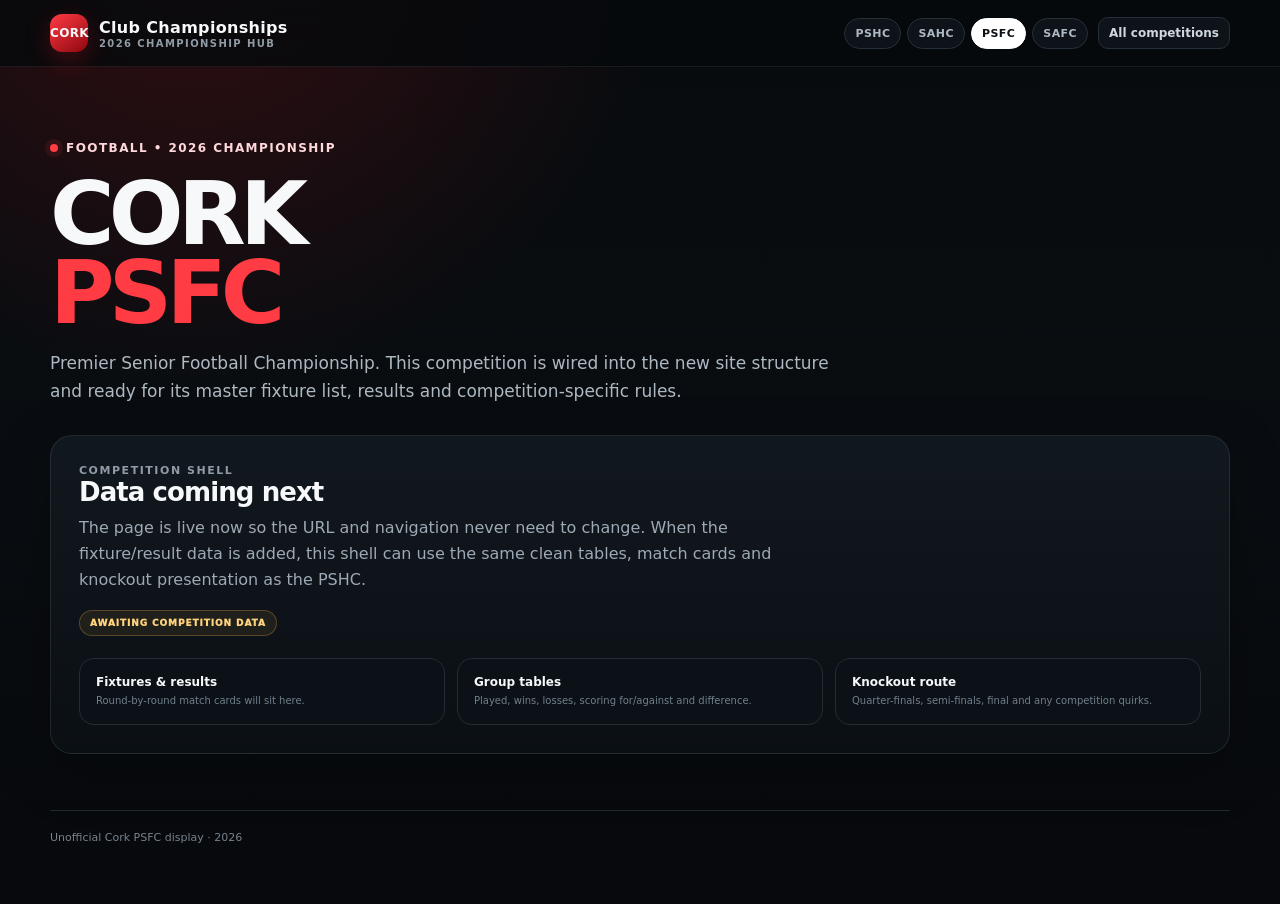
==== psfc.html @ b7318e48 "Add files via upload" ====
<!doctype html>
<html lang="en"><head><meta charset="utf-8"><meta name="viewport" content="width=device-width,initial-scale=1"><title>Cork PSFC 2026</title><meta name="description" content="Cork Premier Senior Football Championship 2026 championship tracker."><link rel="stylesheet" href="assets/css/site.css"></head>
<body><header class="topbar"><div class="wrap topbar-inner">
      <a href="index.html" class="brand" style="text-decoration:none"><div class="mark">CORK</div><div>Club Championships<small>2026 Championship Hub</small></div></a>
      <div class="topbar-actions"><div class="comp-switch"><a href="pshc.html" class="">PSHC</a><a href="sahc.html" class="">SAHC</a><a href="psfc.html" class="active">PSFC</a><a href="safc.html" class="">SAFC</a></div><a class="home-link" href="index.html">All competitions</a></div>
    </div></header>
<main><div class="wrap placeholder-hero">
  <div class="eyebrow"><span class="dot"></span>Football • 2026 Championship</div>
  <h1>CORK<br><span style="color:var(--red2)">PSFC</span></h1>
  <p class="portal-intro">Premier Senior Football Championship. This competition is wired into the new site structure and ready for its master fixture list, results and competition-specific rules.</p>
  <article class="placeholder-panel"><div class="kicker">Competition shell</div><h2>Data coming next</h2><p>The page is live now so the URL and navigation never need to change. When the fixture/result data is added, this shell can use the same clean tables, match cards and knockout presentation as the PSHC.</p><span class="coming">Awaiting competition data</span>
    <div class="placeholder-grid"><div class="placeholder-box"><strong>Fixtures & results</strong><span>Round-by-round match cards will sit here.</span></div><div class="placeholder-box"><strong>Group tables</strong><span>Played, wins, losses, scoring for/against and difference.</span></div><div class="placeholder-box"><strong>Knockout route</strong><span>Quarter-finals, semi-finals, final and any competition quirks.</span></div></div>
  </article>
</div></main><footer class="site-footer"><div class="wrap footer-inner">Unofficial Cork PSFC display · 2026</div></footer></body></html>
---- assets/css/site.css ----
:root{
  --bg:#070a0d;--panel:#0e1318;--panel2:#121920;--line:#26303a;--muted:#8f9ba7;
  --text:#f6f8fa;--red:#d71920;--red2:#ff3b43;--white:#fff;--green:#39d98a;
  --amber:#ffbf47;--blue:#56a7ff;--shadow:0 18px 55px rgba(0,0,0,.28);
}
*{box-sizing:border-box}html{scroll-behavior:smooth}body{margin:0;background:
radial-gradient(circle at 15% -10%,rgba(215,25,32,.22),transparent 30rem),
linear-gradient(180deg,#080b0e 0%,#090d11 55%,#07090c 100%);color:var(--text);
font-family:Inter,ui-sans-serif,system-ui,-apple-system,BlinkMacSystemFont,"Segoe UI",sans-serif}
a{color:inherit}
.wrap{width:min(1180px,calc(100% - 28px));margin:auto}.topbar{position:sticky;top:0;z-index:30;background:rgba(7,10,13,.84);backdrop-filter:blur(18px);border-bottom:1px solid rgba(255,255,255,.07)}
.topbar-inner{height:66px;display:flex;align-items:center;justify-content:space-between;gap:20px}.brand{display:flex;align-items:center;gap:11px;font-weight:900;letter-spacing:.02em}.mark{width:38px;height:38px;border-radius:12px;background:linear-gradient(145deg,var(--red2),#8f0710);display:grid;place-items:center;font-size:12px;box-shadow:0 8px 24px rgba(215,25,32,.28)}
.brand small{display:block;color:var(--muted);font-weight:700;font-size:10px;letter-spacing:.14em;text-transform:uppercase;margin-top:1px}.nav{display:flex;gap:7px}.nav a{text-decoration:none;color:#cfd7df;font-size:13px;font-weight:750;padding:9px 12px;border-radius:10px}.nav a:hover{background:#151b21;color:white}
.hero{padding:64px 0 30px}.eyebrow{display:inline-flex;align-items:center;gap:8px;color:#ffd9da;font-size:12px;font-weight:850;letter-spacing:.12em;text-transform:uppercase}.dot{width:8px;height:8px;border-radius:50%;background:var(--red2);box-shadow:0 0 0 5px rgba(255,59,67,.1)}
h1{font-size:clamp(44px,8vw,88px);line-height:.9;margin:18px 0 14px;letter-spacing:-.065em}.hero p{max-width:760px;color:#aeb8c2;font-size:17px;line-height:1.6;margin:0}.hero-grid{display:grid;grid-template-columns:1.45fr .85fr;gap:18px;margin-top:34px}.feature,.mini-panel,.section-card{background:linear-gradient(180deg,rgba(18,25,32,.94),rgba(13,18,23,.94));border:1px solid rgba(255,255,255,.08);border-radius:22px;box-shadow:var(--shadow)}
.feature{padding:26px;position:relative;overflow:hidden}.feature:after{content:"";position:absolute;width:260px;height:260px;border-radius:50%;right:-90px;top:-120px;background:rgba(215,25,32,.17);filter:blur(2px)}.kicker{font-size:11px;font-weight:900;letter-spacing:.14em;color:var(--muted);text-transform:uppercase}.feature h2{font-size:30px;margin:8px 0 8px;letter-spacing:-.035em}.feature .date{font-weight:850;color:white}.chips{display:flex;flex-wrap:wrap;gap:8px;margin-top:18px}.chip{font-size:12px;font-weight:800;color:#d7dfe7;border:1px solid var(--line);background:#0a0f13;padding:8px 10px;border-radius:999px}.chip.red{border-color:rgba(255,59,67,.35);color:#ffc8ca;background:rgba(215,25,32,.09)}
.mini-panel{padding:23px}.mini-title{display:flex;align-items:center;justify-content:space-between;margin-bottom:16px}.mini-title strong{font-size:15px}.mini-title span{font-size:11px;color:var(--muted)}.seed-row{display:grid;grid-template-columns:28px 1fr auto;gap:10px;align-items:center;padding:10px 0;border-bottom:1px solid #202830}.seed-row:last-child{border:0}.rank{height:26px;border-radius:8px;background:#1a222a;display:grid;place-items:center;font-size:11px;font-weight:900}.seed-team{font-size:13px;font-weight:800}.seed-role{font-size:10px;color:var(--muted);text-transform:uppercase;letter-spacing:.08em}.bye{color:var(--green);font-size:11px;font-weight:900}
section{padding:34px 0}.section-head{display:flex;align-items:end;justify-content:space-between;gap:18px;margin-bottom:16px}.section-head h2{margin:0;font-size:27px;letter-spacing:-.035em}.section-head p{margin:6px 0 0;color:var(--muted);font-size:13px}.tabs{display:flex;gap:7px;overflow:auto;padding-bottom:2px}.tab{appearance:none;border:1px solid var(--line);background:#10161c;color:#bbc5cf;border-radius:999px;padding:9px 13px;font-size:12px;font-weight:850;cursor:pointer;white-space:nowrap}.tab.active{background:white;color:#0c1014;border-color:white}
.groups{display:grid;grid-template-columns:repeat(3,1fr);gap:14px}.group-card{overflow:hidden;border-radius:18px;background:#0e141a;border:1px solid rgba(255,255,255,.08)}.group-title{padding:15px 16px;background:linear-gradient(90deg,rgba(215,25,32,.18),transparent);display:flex;justify-content:space-between;align-items:center}.group-title strong{font-size:14px}.group-title span{font-size:10px;color:var(--muted);font-weight:800}.table-wrap{overflow-x:auto}table{width:100%;border-collapse:collapse;font-size:12px}th{color:#788692;font-size:9px;text-transform:uppercase;letter-spacing:.08em;text-align:right;font-weight:900;padding:10px 8px;border-bottom:1px solid #222c35}th:first-child,td:first-child{text-align:left}td{padding:12px 8px;border-bottom:1px solid #1c252d;text-align:right;font-variant-numeric:tabular-nums}.teamcell{font-weight:800;min-width:116px}.pos{display:inline-grid;place-items:center;width:22px;height:22px;border-radius:7px;background:#1c242c;font-size:10px;margin-right:7px}.pos.q{background:rgba(57,217,138,.13);color:#6ce5a8}.pos.r{background:rgba(255,59,67,.13);color:#ff8186}.diff.posv{color:#74e8ad;font-weight:800}.diff.negv{color:#ff8388;font-weight:800}.pts{font-weight:950;color:white}
.fixture-grid{display:grid;grid-template-columns:repeat(2,1fr);gap:12px}.fixture{background:#0e141a;border:1px solid rgba(255,255,255,.08);border-radius:17px;padding:16px;display:grid;grid-template-columns:76px 1fr auto;gap:15px;align-items:center;transition:.18s}.fixture:hover{transform:translateY(-2px);border-color:#394652}.fx-date{font-size:10px;color:var(--muted);font-weight:850;text-transform:uppercase;letter-spacing:.07em}.fx-date b{display:block;color:white;font-size:19px;letter-spacing:-.04em;margin-top:3px}.teams{min-width:0}.round{font-size:9px;color:var(--red2);font-weight:950;letter-spacing:.09em;text-transform:uppercase;margin-bottom:5px}.matchup{font-size:15px;font-weight:900;white-space:nowrap;overflow:hidden;text-overflow:ellipsis}.venue{font-size:11px;color:#8d99a5;margin-top:4px;white-space:nowrap;overflow:hidden;text-overflow:ellipsis}.score{font-size:17px;font-weight:950;letter-spacing:-.02em;text-align:right}.score small{display:block;color:var(--muted);font-size:9px;text-transform:uppercase;letter-spacing:.08em;margin-top:3px}.upcoming .score{color:#9ba8b4;font-size:12px}.tag-live{display:inline-flex;border:1px solid rgba(255,191,71,.28);background:rgba(255,191,71,.08);color:#ffd27c;font-size:9px;font-weight:900;padding:5px 7px;border-radius:999px;text-transform:uppercase;letter-spacing:.08em}
.knockout{display:grid;grid-template-columns:1fr 1fr 1fr;gap:14px;align-items:start}.round-col{background:#0d1318;border:1px solid rgba(255,255,255,.08);border-radius:19px;padding:14px}.round-col h3{margin:2px 4px 12px;font-size:13px}.slot{border:1px solid #27323b;background:#10171d;border-radius:14px;padding:13px;margin-top:9px}.slot-head{display:flex;justify-content:space-between;gap:10px;font-size:9px;color:var(--muted);font-weight:900;text-transform:uppercase;letter-spacing:.08em}.slot-team{font-size:13px;font-weight:850;margin-top:7px}.slot-team + .slot-team{margin-top:5px}.slot-note{font-size:10px;color:#7f8b96;margin-top:7px;line-height:1.4}.relegation{margin-top:14px;border-color:rgba(255,59,67,.24);background:linear-gradient(180deg,rgba(215,25,32,.08),#10171d)}
.rule-alert{margin-top:12px;border:1px solid rgba(255,191,71,.28);background:rgba(255,191,71,.07);border-radius:14px;padding:12px}.rule-alert.active{border-color:rgba(255,59,67,.45);background:rgba(215,25,32,.11)}.rule-kicker{font-size:9px;font-weight:950;letter-spacing:.1em;text-transform:uppercase;color:var(--amber)}.rule-alert.active .rule-kicker{color:#ff8f94}.rule-text{font-size:11px;line-height:1.5;color:#c4ced7;margin-top:5px}.scenario{margin-top:8px;padding-top:8px;border-top:1px solid rgba(255,255,255,.08);font-size:10px;line-height:1.45;color:#94a1ad}.scenario strong{color:#e7edf2}.rule-pill{display:inline-flex;align-items:center;border-radius:999px;padding:4px 7px;font-size:8px;font-weight:950;text-transform:uppercase;letter-spacing:.08em;background:rgba(255,191,71,.11);color:#ffd27c;margin-left:5px;vertical-align:1px}.rule-pill.active{background:rgba(255,59,67,.14);color:#ff9da1}.unresolved{color:var(--amber)}
.footer{padding:35px 0 70px;color:#7f8a95;font-size:11px;line-height:1.6}.footer-inner{border-top:1px solid #202830;padding-top:20px;display:flex;justify-content:space-between;gap:20px;flex-wrap:wrap}.footer a{color:#bdc7d1}.hide{display:none!important}
@media(max-width:900px){.hero-grid,.knockout{grid-template-columns:1fr}.groups{grid-template-columns:1fr}.fixture-grid{grid-template-columns:1fr}.nav{display:none}.hero{padding-top:42px}.feature h2{font-size:24px}.section-head{align-items:flex-start;flex-direction:column}.tabs{width:100%}}
@media(max-width:560px){.wrap{width:min(100% - 18px,1180px)}.topbar-inner{height:58px}.brand{font-size:14px}.mark{width:34px;height:34px}.hero{padding-top:33px}.hero p{font-size:14px}h1{font-size:52px}.feature,.mini-panel{border-radius:18px;padding:19px}.fixture{grid-template-columns:62px 1fr auto;gap:10px;padding:13px}.matchup{font-size:13px}.score{font-size:14px}.group-card{border-radius:15px}section{padding:26px 0}}


/* Multi-competition shell */
.home-link{display:inline-flex;align-items:center;gap:7px;text-decoration:none;color:#cfd7df;font-size:12px;font-weight:850;padding:8px 10px;border-radius:10px;border:1px solid var(--line);background:#0d1318}.home-link:hover{background:#151b21;color:#fff}
.comp-switch{display:flex;gap:6px;overflow:auto;scrollbar-width:none}.comp-switch::-webkit-scrollbar{display:none}.comp-switch a{text-decoration:none;font-size:11px;font-weight:900;letter-spacing:.04em;padding:8px 10px;border-radius:999px;border:1px solid var(--line);color:#aeb8c2;white-space:nowrap;background:#0d1318}.comp-switch a.active{background:#fff;color:#0c1014;border-color:#fff}.comp-switch a:hover{border-color:#46535f;color:#fff}.comp-switch a.active:hover{color:#0c1014}
.topbar-actions{display:flex;align-items:center;gap:10px;min-width:0}
.portal-hero{padding:72px 0 36px}.portal-hero h1{max-width:900px}.portal-intro{max-width:780px;color:#aeb8c2;font-size:17px;line-height:1.65}
.competition-grid{display:grid;grid-template-columns:repeat(2,1fr);gap:16px;margin-top:32px}.competition-card{position:relative;overflow:hidden;display:block;text-decoration:none;background:linear-gradient(180deg,rgba(18,25,32,.96),rgba(11,16,21,.96));border:1px solid rgba(255,255,255,.09);border-radius:22px;padding:24px;min-height:220px;box-shadow:var(--shadow);transition:.2s}.competition-card:hover{transform:translateY(-3px);border-color:#3a4650}.competition-card:after{content:"";position:absolute;width:210px;height:210px;border-radius:50%;right:-80px;bottom:-110px;background:rgba(215,25,32,.14)}.competition-card.football:after{background:rgba(86,167,255,.12)}.competition-abbr{font-size:43px;line-height:1;font-weight:950;letter-spacing:-.055em;margin-top:34px}.competition-name{font-size:14px;font-weight:850;margin-top:8px;color:#d9e0e6}.competition-meta{font-size:11px;color:var(--muted);margin-top:7px}.status-badge{position:absolute;top:20px;right:20px;border-radius:999px;padding:6px 9px;font-size:9px;font-weight:950;letter-spacing:.09em;text-transform:uppercase;border:1px solid var(--line);color:#93a0ab;background:#0c1116}.status-badge.live{color:#74e8ad;border-color:rgba(57,217,138,.3);background:rgba(57,217,138,.08)}
.portal-note{margin-top:18px;padding:16px 18px;border:1px solid rgba(255,255,255,.08);background:#0d1318;border-radius:16px;color:#8f9ba7;font-size:12px;line-height:1.55}
.placeholder-hero{padding:70px 0 24px}.placeholder-panel{margin-top:30px;background:linear-gradient(180deg,rgba(18,25,32,.95),rgba(11,16,21,.95));border:1px solid rgba(255,255,255,.09);border-radius:22px;padding:28px;box-shadow:var(--shadow)}.placeholder-panel h2{margin:0 0 8px;font-size:26px;letter-spacing:-.035em}.placeholder-panel p{margin:0;color:#9da9b4;line-height:1.6;max-width:720px}.placeholder-grid{display:grid;grid-template-columns:repeat(3,1fr);gap:12px;margin-top:22px}.placeholder-box{border:1px solid #222d36;background:#0b1116;border-radius:15px;padding:16px}.placeholder-box strong{display:block;font-size:12px}.placeholder-box span{display:block;margin-top:5px;color:#71808c;font-size:10px;line-height:1.4}.coming{display:inline-flex;margin-top:18px;border-radius:999px;padding:7px 10px;font-size:9px;font-weight:950;text-transform:uppercase;letter-spacing:.1em;color:#ffd27c;background:rgba(255,191,71,.08);border:1px solid rgba(255,191,71,.25)}
.site-footer{padding:32px 0 60px;color:#77838e;font-size:11px}.site-footer .footer-inner{border-top:1px solid #202830;padding-top:20px}
@media(max-width:900px){.competition-grid{grid-template-columns:1fr}.placeholder-grid{grid-template-columns:1fr}.comp-switch{max-width:58vw}.topbar-actions .home-link{display:none}}
@media(max-width:560px){.portal-hero,.placeholder-hero{padding-top:38px}.competition-card{min-height:185px;padding:19px}.competition-abbr{font-size:38px}.comp-switch{max-width:70vw}.topbar-inner{gap:8px}.brand>div:last-child{display:none}}
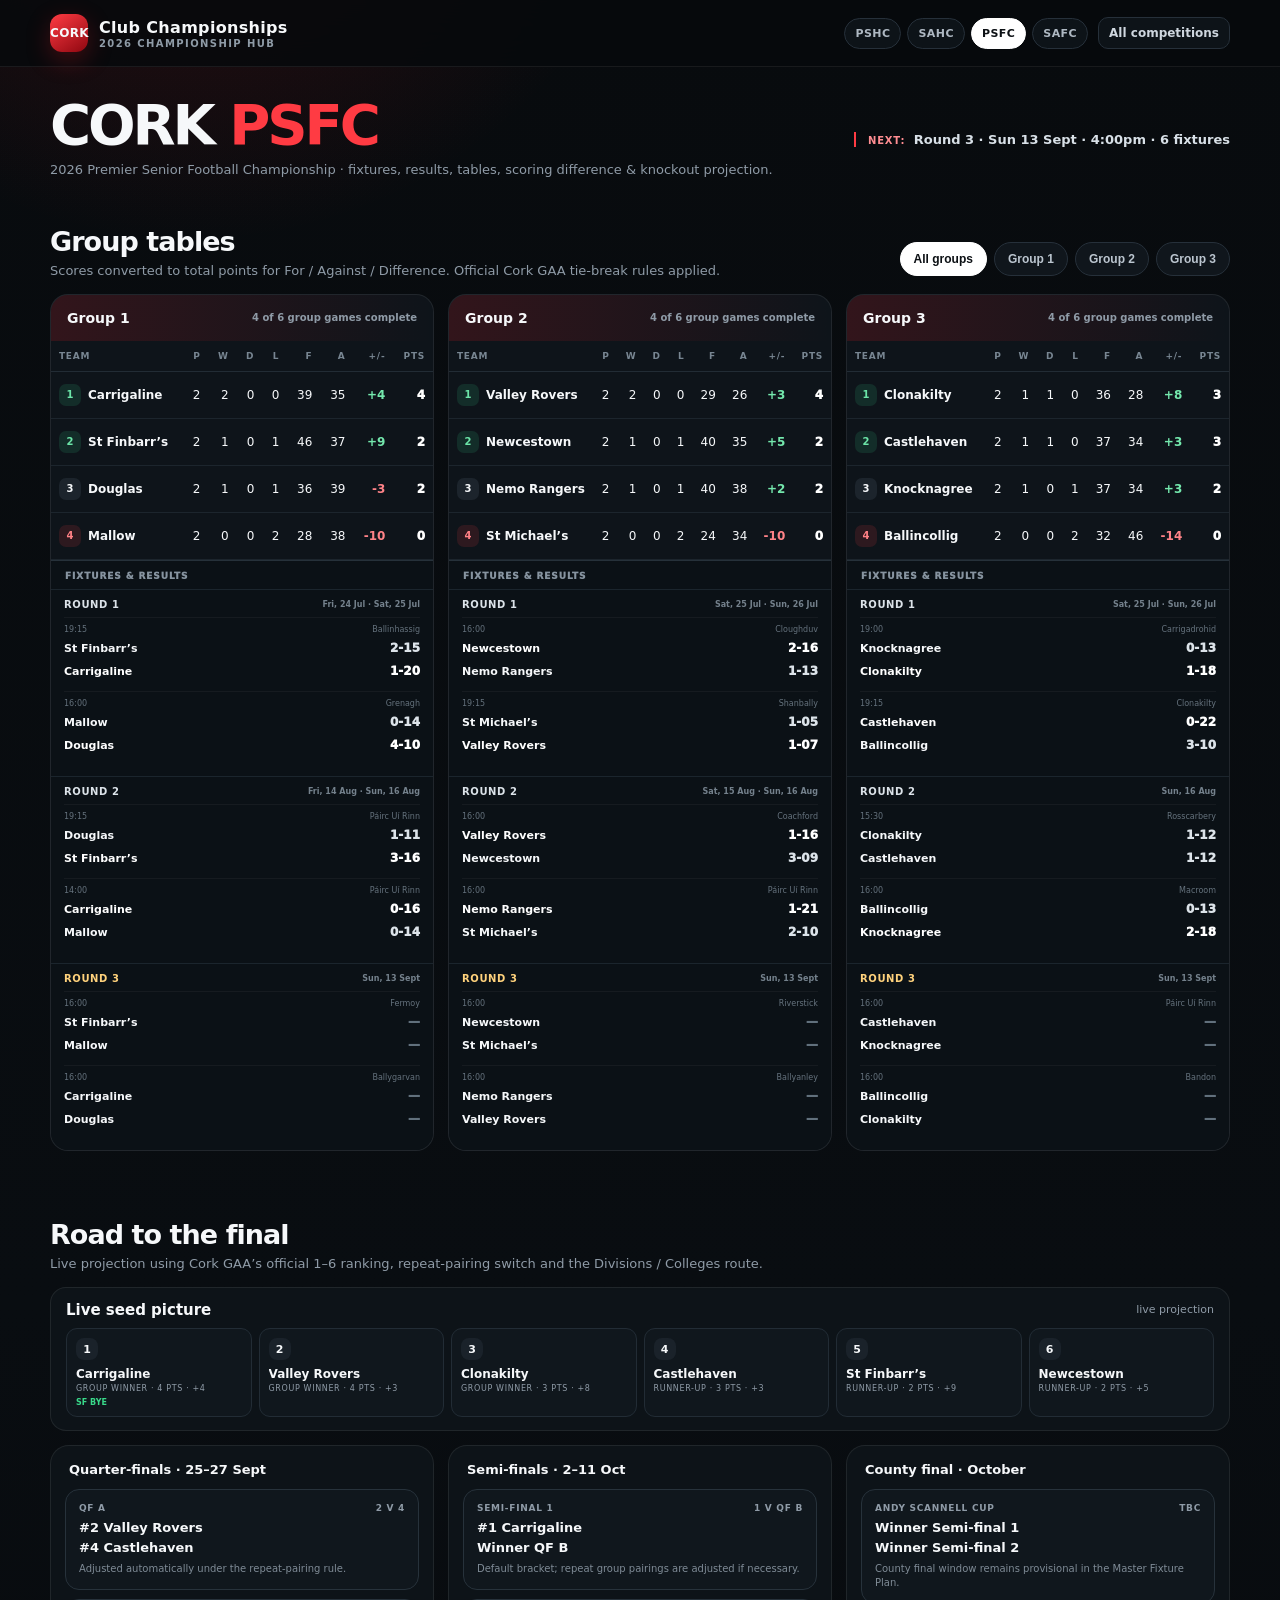
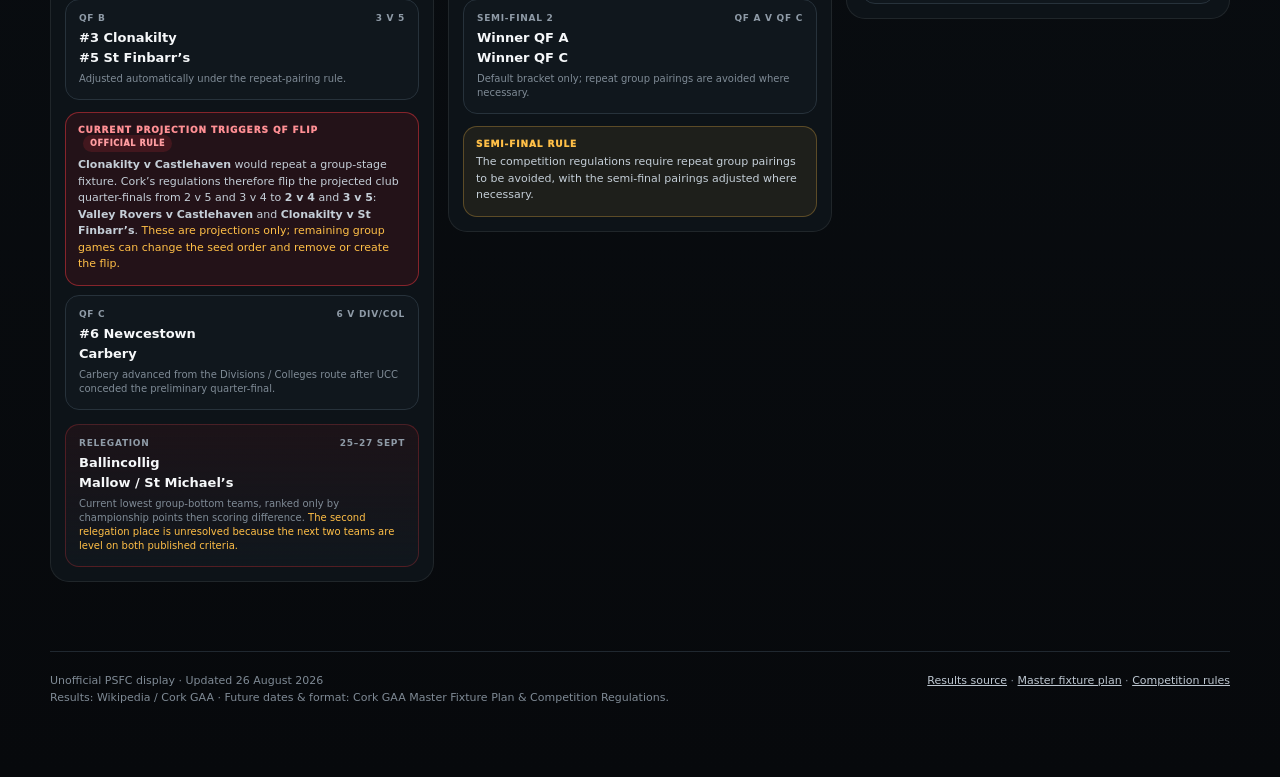
==== commit d0934169: "Add files via upload" ====
--- a/psfc.html
+++ b/psfc.html
@@ -1,14 +1,16 @@
 <!doctype html>
-<html lang="en"><head><meta charset="utf-8"><meta name="viewport" content="width=device-width,initial-scale=1"><title>Cork PSFC 2026</title><meta name="description" content="Cork Premier Senior Football Championship 2026 championship tracker."><link rel="stylesheet" href="assets/css/site.css"></head>
+<html lang="en"><head><meta charset="utf-8"><meta name="viewport" content="width=device-width,initial-scale=1"><title>Cork PSFC 2026</title><meta name="description" content="Cork Premier Senior Football Championship 2026 fixtures, results, standings and knockout projections."><link rel="stylesheet" href="assets/css/site.css"><script defer src="data/psfc-2026.js"></script><script defer src="assets/js/championship.js"></script></head>
 <body><header class="topbar"><div class="wrap topbar-inner">
-      <a href="index.html" class="brand" style="text-decoration:none"><div class="mark">CORK</div><div>Club Championships<small>2026 Championship Hub</small></div></a>
-      <div class="topbar-actions"><div class="comp-switch"><a href="pshc.html" class="">PSHC</a><a href="sahc.html" class="">SAHC</a><a href="psfc.html" class="active">PSFC</a><a href="safc.html" class="">SAFC</a></div><a class="home-link" href="index.html">All competitions</a></div>
-    </div></header>
-<main><div class="wrap placeholder-hero">
-  <div class="eyebrow"><span class="dot"></span>Football • 2026 Championship</div>
-  <h1>CORK<br><span style="color:var(--red2)">PSFC</span></h1>
-  <p class="portal-intro">Premier Senior Football Championship. This competition is wired into the new site structure and ready for its master fixture list, results and competition-specific rules.</p>
-  <article class="placeholder-panel"><div class="kicker">Competition shell</div><h2>Data coming next</h2><p>The page is live now so the URL and navigation never need to change. When the fixture/result data is added, this shell can use the same clean tables, match cards and knockout presentation as the PSHC.</p><span class="coming">Awaiting competition data</span>
-    <div class="placeholder-grid"><div class="placeholder-box"><strong>Fixtures & results</strong><span>Round-by-round match cards will sit here.</span></div><div class="placeholder-box"><strong>Group tables</strong><span>Played, wins, losses, scoring for/against and difference.</span></div><div class="placeholder-box"><strong>Knockout route</strong><span>Quarter-finals, semi-finals, final and any competition quirks.</span></div></div>
-  </article>
-</div></main><footer class="site-footer"><div class="wrap footer-inner">Unofficial Cork PSFC display · 2026</div></footer></body></html>+<a href="index.html" class="brand" style="text-decoration:none"><div class="mark">CORK</div><div>Club Championships<small>2026 Championship Hub</small></div></a>
+<div class="topbar-actions"><div class="comp-switch"><a href="pshc.html" class="">PSHC</a><a href="sahc.html" class="">SAHC</a><a href="psfc.html" class="active">PSFC</a><a href="safc.html" class="">SAFC</a></div><a class="home-link" href="index.html">All competitions</a></div>
+</div></header>
+<main>
+<div class="wrap hero pshc-hero-compact">
+<div class="pshc-title-line"><h1>CORK <span>PSFC</span></h1><div class="next-round-inline"><strong>Next:</strong> Round 3 · Sun 13 Sept · 4:00pm · 6 fixtures</div></div>
+<p>2026 Premier Senior Football Championship · fixtures, results, tables, scoring difference & knockout projection.</p>
+</div>
+<section id="tables"><div class="wrap"><div class="section-head"><div><h2>Group tables</h2><p>Scores converted to total points for For / Against / Difference. Official Cork GAA tie-break rules applied.</p></div><div class="tabs" id="groupTabs"><button class="tab active" data-g="all">All groups</button><button class="tab" data-g="1">Group 1</button><button class="tab" data-g="2">Group 2</button><button class="tab" data-g="3">Group 3</button></div></div><div class="groups" id="groups"></div></div></section>
+<section id="knockout"><div class="wrap"><div class="section-head"><div><h2>Road to the final</h2><p>Live projection using Cork GAA’s official 1–6 ranking, repeat-pairing switch and the Divisions / Colleges route.</p></div></div><div class="seed-strip-wrap"><div class="mini-title"><strong>Live seed picture</strong><span id="seedMeta">live projection</span></div><div class="seed-strip" id="seedList"></div></div><div class="knockout" id="knockoutGrid"></div></div></section>
+</main>
+<footer class="footer"><div class="wrap footer-inner"><div>Unofficial PSFC display · Updated 26 August 2026<br>Results: Wikipedia / Cork GAA · Future dates & format: Cork GAA Master Fixture Plan & Competition Regulations.</div><div><a href="https://en.wikipedia.org/wiki/2026_Cork_Premier_Senior_Football_Championship" target="_blank" rel="noreferrer">Results source</a> · <a href="https://gaacork.ie/masterfixtureplan/" target="_blank" rel="noreferrer">Master fixture plan</a> · <a href="https://gaacork.ie/competitions-document-2026/" target="_blank" rel="noreferrer">Competition rules</a></div></div></footer>
+</body></html>
--- a/assets/css/site.css
+++ b/assets/css/site.css
@@ -36,3 +36,64 @@
 .site-footer{padding:32px 0 60px;color:#77838e;font-size:11px}.site-footer .footer-inner{border-top:1px solid #202830;padding-top:20px}
 @media(max-width:900px){.competition-grid{grid-template-columns:1fr}.placeholder-grid{grid-template-columns:1fr}.comp-switch{max-width:58vw}.topbar-actions .home-link{display:none}}
 @media(max-width:560px){.portal-hero,.placeholder-hero{padding-top:38px}.competition-card{min-height:185px;padding:19px}.competition-abbr{font-size:38px}.comp-switch{max-width:70vw}.topbar-inner{gap:8px}.brand>div:last-child{display:none}}
+
+/* Compact PSHC header */
+.pshc-hero-compact{padding:30px 0 12px}
+.pshc-title-line{display:flex;align-items:baseline;justify-content:space-between;gap:22px;flex-wrap:wrap}
+.pshc-hero-compact h1{font-size:clamp(34px,5vw,56px);line-height:1;margin:0;letter-spacing:-.055em;white-space:nowrap}
+.pshc-hero-compact h1 span{color:var(--red2)}
+.pshc-hero-compact p{margin-top:8px;max-width:none;font-size:13px;line-height:1.45;color:#8f9ba7}
+.next-round-inline{font-size:13px;font-weight:800;color:#d8e0e7;border-left:2px solid var(--red2);padding-left:12px;white-space:nowrap}
+.next-round-inline strong{color:#ff8d92;text-transform:uppercase;font-size:10px;letter-spacing:.08em;margin-right:4px}
+.seed-strip-wrap{background:#0d1318;border:1px solid rgba(255,255,255,.08);border-radius:16px;padding:13px 15px;margin-bottom:14px}
+.seed-strip-wrap .mini-title{margin-bottom:9px}
+.seed-strip{display:grid;grid-template-columns:repeat(6,minmax(0,1fr));gap:7px}
+.seed-strip .seed-row{display:block;border:1px solid #222c35;background:#10171d;border-radius:11px;padding:9px;min-width:0}
+.seed-strip .rank{width:22px;height:22px;display:inline-grid;margin-bottom:7px}
+.seed-strip .seed-team{font-size:12px;white-space:nowrap;overflow:hidden;text-overflow:ellipsis}
+.seed-strip .seed-role{font-size:8px;margin-top:3px;white-space:nowrap;overflow:hidden;text-overflow:ellipsis}
+.seed-strip .bye{font-size:8px;margin-top:5px}
+@media(max-width:900px){.seed-strip{grid-template-columns:repeat(3,1fr)}.next-round-inline{white-space:normal}}
+@media(max-width:560px){.pshc-hero-compact{padding:20px 0 8px}.pshc-title-line{gap:8px}.pshc-hero-compact h1{font-size:38px}.next-round-inline{width:100%;font-size:11px}.pshc-hero-compact p{font-size:11px}.seed-strip{grid-template-columns:repeat(2,1fr)}}
+
+/* Round-by-round fixture/results display */
+.rounds-grid{display:grid;grid-template-columns:repeat(3,1fr);gap:14px;align-items:start}
+.round-card{overflow:hidden;border-radius:18px;background:#0e141a;border:1px solid rgba(255,255,255,.08)}
+.round-title{min-height:62px;padding:14px 16px;background:linear-gradient(90deg,rgba(215,25,32,.18),transparent);display:flex;justify-content:space-between;align-items:center;gap:12px}
+.round-title>div{min-width:0}.round-title strong{display:block;font-size:15px}.round-title span:not(.round-status){display:block;margin-top:3px;font-size:9px;color:var(--muted);font-weight:800;white-space:nowrap;overflow:hidden;text-overflow:ellipsis}
+.round-status{flex:0 0 auto;border-radius:999px;padding:5px 7px;font-size:8px;font-weight:950;letter-spacing:.08em;text-transform:uppercase;border:1px solid var(--line)}
+.round-status.complete{color:#74e8ad;border-color:rgba(57,217,138,.28);background:rgba(57,217,138,.08)}
+.round-status.upcoming{color:#ffd27c;border-color:rgba(255,191,71,.28);background:rgba(255,191,71,.08)}
+.round-match{padding:12px 14px;border-top:1px solid #1c252d}
+.round-match:first-child{border-top:0}
+.round-match-meta{display:flex;justify-content:space-between;gap:10px;margin-bottom:7px;color:#7e8b96;font-size:8px;font-weight:900;text-transform:uppercase;letter-spacing:.07em}
+.round-match-meta span:last-child{text-align:right}
+.round-team-row{display:flex;align-items:center;justify-content:space-between;gap:12px;min-height:27px;font-size:12px}
+.round-team-row+.round-team-row{border-top:1px solid rgba(255,255,255,.035)}
+.round-team-name{font-weight:800;min-width:0;white-space:nowrap;overflow:hidden;text-overflow:ellipsis}
+.round-team-row strong{flex:0 0 auto;font-size:14px;font-weight:950;font-variant-numeric:tabular-nums;letter-spacing:-.02em;color:#e8edf2}
+.round-team-row.winner .round-team-name,.round-team-row.winner strong{color:#fff}
+.round-team-row.winner .round-team-name{font-weight:950}
+.round-match.upcoming .round-team-row strong{color:#66737f}
+.round-venue{margin-top:6px;color:#65727d;font-size:9px;white-space:nowrap;overflow:hidden;text-overflow:ellipsis}
+@media(max-width:900px){.rounds-grid{grid-template-columns:1fr}}
+@media(max-width:560px){.round-card{border-radius:15px}.round-match{padding:11px 12px}.round-team-row{font-size:12px}.round-team-row strong{font-size:13px}}
+
+/* Fixtures/results integrated into each group card */
+.group-schedule{border-top:1px solid #26313a;background:#0b1116}
+.group-schedule-label{padding:10px 14px 8px;color:#8794a0;font-size:9px;font-weight:950;letter-spacing:.1em;text-transform:uppercase}
+.group-round{border-top:1px solid #1b252d;padding:0 13px 11px}
+.group-round-head{display:flex;align-items:center;justify-content:space-between;gap:10px;padding:9px 0 7px}
+.group-round-head strong{font-size:10px;text-transform:uppercase;letter-spacing:.06em;color:#dce3e9}
+.group-round-head span{font-size:8px;color:#74818c;font-weight:800;text-align:right}
+.group-round.upcoming .group-round-head strong{color:#ffd27c}
+.group-game{padding:7px 0 8px;border-top:1px solid rgba(255,255,255,.045)}
+.group-game:first-of-type{border-top:0}
+.group-game-meta{display:flex;justify-content:space-between;gap:10px;margin-bottom:3px;color:#65727d;font-size:8px}
+.group-game-meta span:last-child{min-width:0;white-space:nowrap;overflow:hidden;text-overflow:ellipsis;text-align:right}
+.group-game-team{display:flex;align-items:center;justify-content:space-between;gap:10px;min-height:23px;font-size:11px}
+.group-game-team span{font-weight:800;min-width:0;white-space:nowrap;overflow:hidden;text-overflow:ellipsis}
+.group-game-team strong{font-size:12px;font-weight:950;font-variant-numeric:tabular-nums;color:#dce3e9}
+.group-game-team.winner span,.group-game-team.winner strong{color:#fff}
+.group-round.upcoming .group-game-team strong{color:#61707c}
+@media(max-width:560px){.group-round{padding-left:11px;padding-right:11px}.group-game-team{font-size:11px}.group-game-team strong{font-size:12px}}
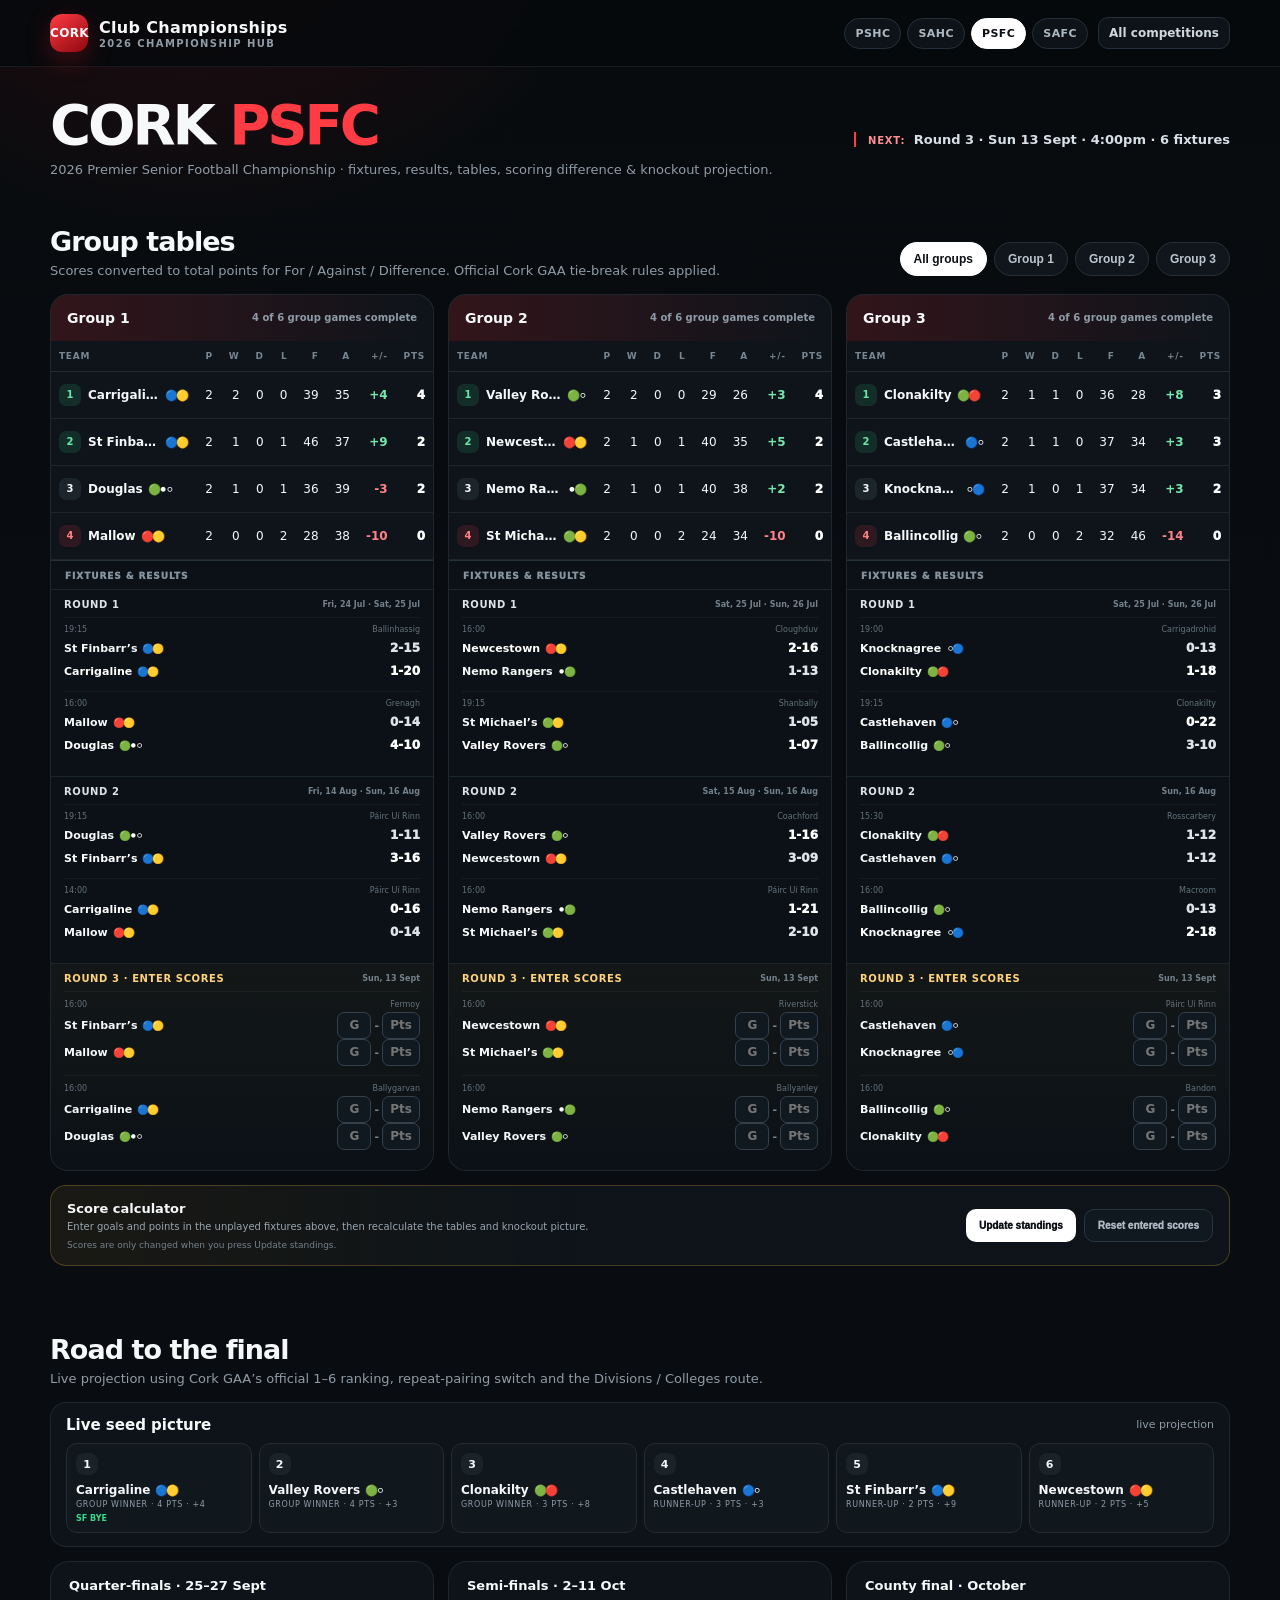
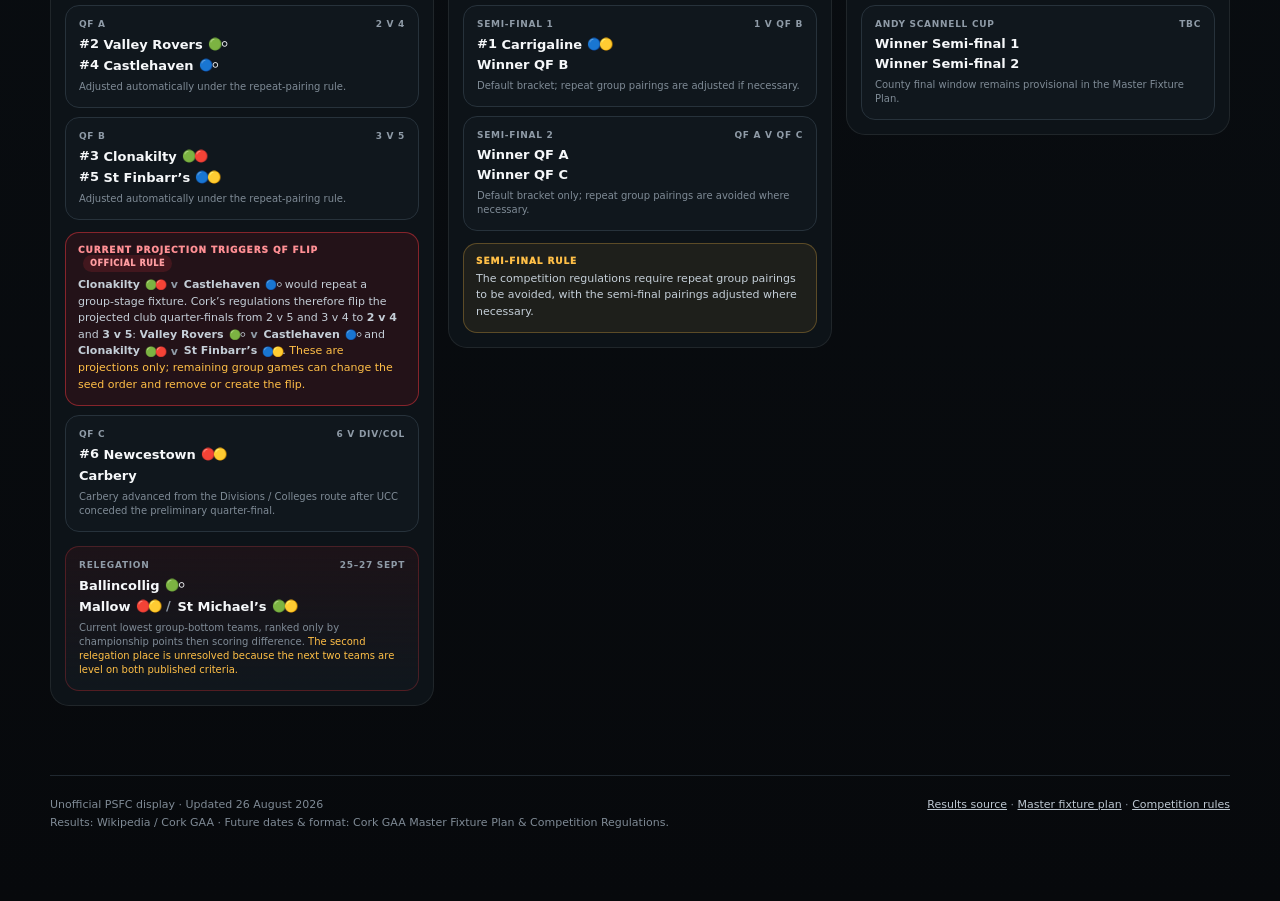
==== commit 1524c023: "Add files via upload" ====
--- a/psfc.html
+++ b/psfc.html
@@ -1,5 +1,5 @@
 <!doctype html>
-<html lang="en"><head><meta charset="utf-8"><meta name="viewport" content="width=device-width,initial-scale=1"><title>Cork PSFC 2026</title><meta name="description" content="Cork Premier Senior Football Championship 2026 fixtures, results, standings and knockout projections."><link rel="stylesheet" href="assets/css/site.css"><script defer src="data/psfc-2026.js"></script><script defer src="assets/js/championship.js"></script></head>
+<html lang="en"><head><meta charset="utf-8"><meta name="viewport" content="width=device-width,initial-scale=1"><title>Cork PSFC 2026</title><meta name="description" content="Cork Premier Senior Football Championship 2026 fixtures, results, standings and knockout projections."><link rel="stylesheet" href="assets/css/site.css"><script defer src="data/psfc-2026.js"></script><script defer src="assets/js/team-colours.js"></script><script defer src="assets/js/championship.js"></script></head>
 <body><header class="topbar"><div class="wrap topbar-inner">
 <a href="index.html" class="brand" style="text-decoration:none"><div class="mark">CORK</div><div>Club Championships<small>2026 Championship Hub</small></div></a>
 <div class="topbar-actions"><div class="comp-switch"><a href="pshc.html" class="">PSHC</a><a href="sahc.html" class="">SAHC</a><a href="psfc.html" class="active">PSFC</a><a href="safc.html" class="">SAFC</a></div><a class="home-link" href="index.html">All competitions</a></div>
--- a/assets/css/site.css
+++ b/assets/css/site.css
@@ -97,3 +97,34 @@
 .group-game-team.winner span,.group-game-team.winner strong{color:#fff}
 .group-round.upcoming .group-game-team strong{color:#61707c}
 @media(max-width:560px){.group-round{padding-left:11px;padding-right:11px}.group-game-team{font-size:11px}.group-game-team strong{font-size:12px}}
+
+/* In-browser score entry / final-round calculator */
+.group-round.scoreable{background:linear-gradient(180deg,rgba(255,191,71,.035),transparent)}
+.group-round.scoreable .group-round-head strong{color:#ffd27c}
+.editable-game{padding-top:8px;padding-bottom:9px}
+.score-entry{display:inline-flex;align-items:center;justify-content:flex-end;gap:3px;flex:0 0 auto}
+.score-input{width:34px;height:27px;border:1px solid #34414c;border-radius:7px;background:#111920;color:#fff;text-align:center;font:900 12px/1 ui-sans-serif,system-ui,-apple-system,BlinkMacSystemFont,"Segoe UI",sans-serif;font-variant-numeric:tabular-nums;outline:none;padding:0 3px;appearance:textfield;-moz-appearance:textfield}
+.score-input::-webkit-outer-spin-button,.score-input::-webkit-inner-spin-button{-webkit-appearance:none;margin:0}
+.score-input.points{width:38px}
+.score-input:focus{border-color:#ff6c72;box-shadow:0 0 0 2px rgba(255,59,67,.12)}
+.score-dash{font-size:11px;color:#798691;font-weight:900}
+.group-game-team.winner .score-input{border-color:rgba(57,217,138,.38)}
+.score-actions{margin-top:14px;padding:15px 16px;border:1px solid rgba(255,191,71,.24);background:linear-gradient(90deg,rgba(255,191,71,.07),rgba(14,20,26,.96) 45%);border-radius:16px;display:flex;align-items:center;justify-content:space-between;gap:18px}
+.score-actions-copy{min-width:0}.score-actions-copy strong{display:block;font-size:13px}.score-actions-copy span{display:block;margin-top:4px;color:#99a5b0;font-size:10px;line-height:1.4}.score-actions-copy small{display:block;margin-top:6px;color:#74818c;font-size:9px}.score-actions-copy small.error{color:#ff8e93}
+.score-actions-buttons{display:flex;gap:8px;flex:0 0 auto}
+.score-update,.score-reset{appearance:none;border:0;border-radius:10px;padding:10px 13px;font-size:10px;font-weight:950;cursor:pointer;white-space:nowrap}
+.score-update{background:#fff;color:#0b0f13}.score-update:hover{background:#eef2f5}.score-reset{background:#111920;color:#aeb9c3;border:1px solid #2a3540}.score-reset:hover{color:#fff;border-color:#44515d}
+@media(max-width:700px){.score-actions{align-items:stretch;flex-direction:column}.score-actions-buttons{width:100%}.score-update,.score-reset{flex:1}.score-input{width:32px}.score-input.points{width:36px}}
+
+/* Club colour markers */
+.team-label{display:inline-flex;align-items:center;gap:5px;min-width:0;max-width:100%;vertical-align:middle}
+.club-name{min-width:0;overflow:hidden;text-overflow:ellipsis;white-space:nowrap}
+.club-colours{flex:0 0 auto;font-size:.88em;letter-spacing:-2px;line-height:1;white-space:nowrap;overflow:visible!important;font-weight:400!important}
+.teamcell .team-label{max-width:calc(100% - 31px)}
+.group-game-team>.team-label{font-weight:800;min-width:0;flex:1 1 auto}
+.group-game-team>.team-label .club-name{font-weight:800}
+.group-game-team>.team-label .club-colours{margin-right:2px}
+.seed-team .team-label,.slot-team .team-label{max-width:100%}
+.pairing-v{color:var(--muted);font-weight:700;padding:0 2px}
+.rule-text .team-label{display:inline-flex;max-width:none}
+@media(max-width:560px){.club-colours{font-size:.8em;letter-spacing:-2.5px}.team-label{gap:4px}}
